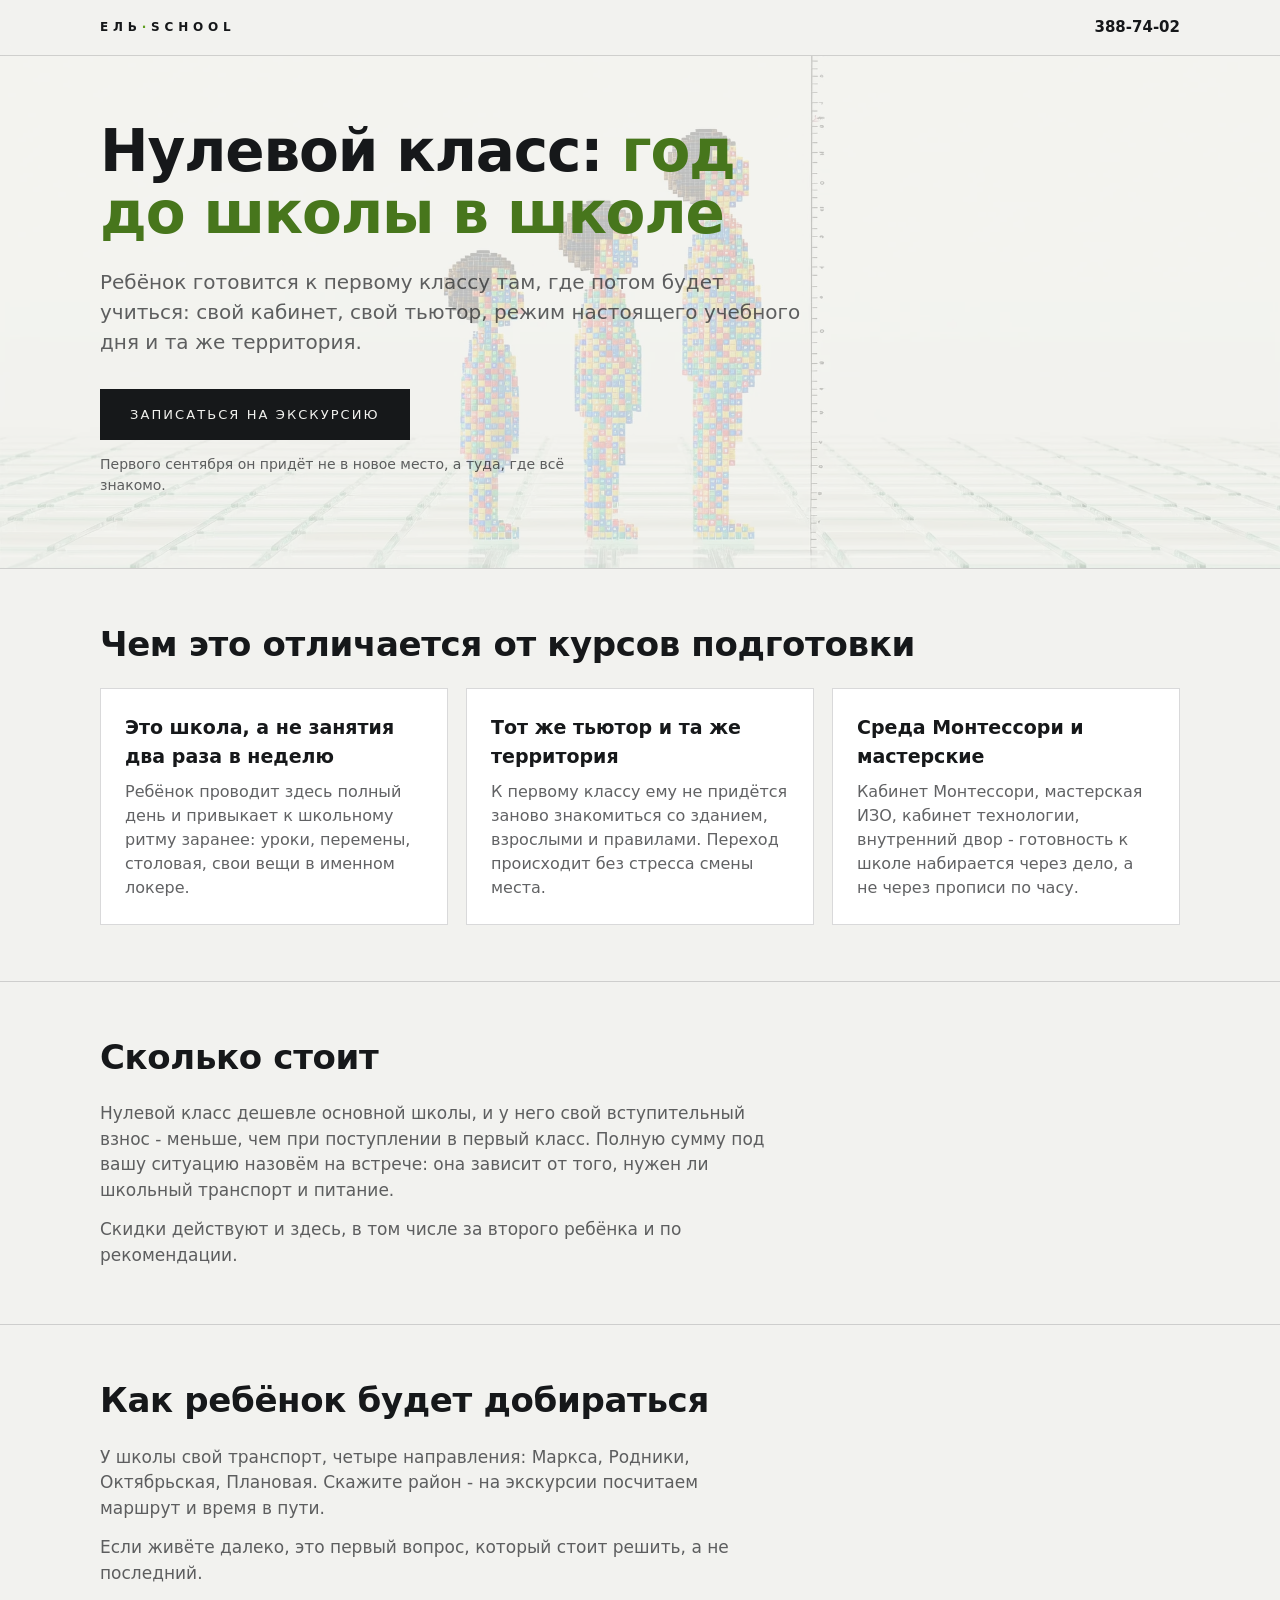
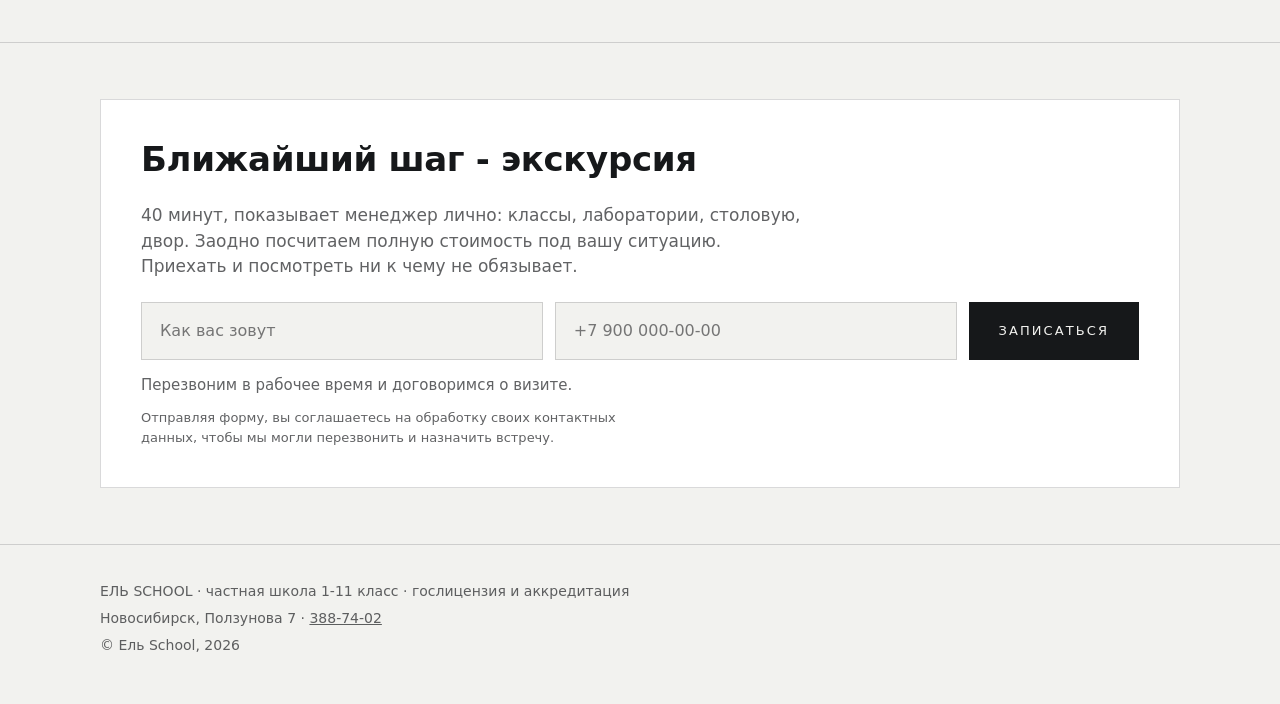
==== 0-klass/index.html @ 99f058ca "feat(landing): страницы 3, 4 и нулевого класса + общие стиль и скрипт Общий стиль и логика формы вын" ====
<!DOCTYPE html>
<html lang="ru" class="no-js">
<head>
<meta charset="UTF-8">
<meta name="viewport" content="width=device-width, initial-scale=1.0">
<title>Нулевой класс в Ель School - подготовка к школе, Новосибирск</title>
<meta name="description" content="Нулевой класс: год до школы в самой школе. Свой класс, тьютор, режим дня, среда Монтессори и подготовка к первому классу. Запись на экскурсию.">
<meta property="og:type" content="website">
<meta property="og:site_name" content="Ель School">
<meta property="og:title" content="Нулевой класс в Ель School - Новосибирск">
<meta property="og:description" content="Год до школы в школе: свой класс, тьютор, режим дня и подготовка к первому классу.">
<meta property="og:url" content="https://elschool.tech/0-klass/">
<meta property="og:image" content="https://elschool.tech/og-cover.jpg">
<meta property="og:image:width" content="1200">
<meta property="og:image:height" content="630">
<meta name="twitter:card" content="summary_large_image">
<link rel="canonical" href="https://elschool.tech/0-klass/">
<link rel="icon" type="image/svg+xml" href="../favicon.svg">
<link rel="stylesheet" href="../assets/landing.css">
<!-- Yandex.Metrika -->
<script>
(function(m,e,t,r,i,k,a){m[i]=m[i]||function(){(m[i].a=m[i].a||[]).push(arguments)};m[i].l=1*new Date();for(var j=0;j<document.scripts.length;j++){if(document.scripts[j].src===r){return}}k=e.createElement(t),a=e.getElementsByTagName(t)[0],k.async=1,k.src=r,a.parentNode.insertBefore(k,a)})(window,document,"script","https://mc.yandex.ru/metrika/tag.js","ym");
ym(80492089,"init",{clickmap:true,trackLinks:true,accurateTrackBounce:true});
</script>
<!-- /Yandex.Metrika -->
<!-- Calltouch -->
<script>
(function(w,d,n,c){w.CalltouchDataObject=n;w[n]=function(){w[n]["callbacks"].push(arguments)};if(!w[n]["callbacks"]){w[n]["callbacks"]=[]}w[n]["loaded"]=false;if(typeof c!=="object"){c=[c]}w[n]["counters"]=c;for(var i=0;i<c.length;i+=1){p(c[i])}function p(cId){var a=d.getElementsByTagName("script")[0],s=d.createElement("script"),i=function(){a.parentNode.insertBefore(s,a)},m=typeof Array.prototype.find === "function",n=m?"init-min.js":"init.js";s.async=true;s.src="https://mod.calltouch.ru/"+n+"?id="+cId;if(w.opera=="[object Opera]"){d.addEventListener("DOMContentLoaded",i,false)}else{i()}}})(window,document,"ct","4oggmizy");
</script>
<!-- /Calltouch -->
</head>
<body data-landing="0-klass">

<header>
  <div class="wrap row">
    <a href="/" class="logo">ЕЛЬ<b>·</b>SCHOOL</a>
    <a class="tel" href="tel:+73833887402">388-74-02</a>
  </div>
</header>

<section class="hero">
  <div class="bg" style="background-image:url(../gen/var-b-grow.webp)" aria-hidden="true"></div>
  <div class="wrap inner">
    <h1>Нулевой класс: <em>год до школы в школе</em></h1>
    <p class="lead">Ребёнок готовится к первому классу там, где потом будет учиться: свой кабинет, свой тьютор, режим настоящего учебного дня и та же территория.</p>
    <a class="btn" href="#zapis">Записаться на экскурсию</a>
    <div class="note">Первого сентября он придёт не в новое место, а туда, где всё знакомо.</div>
  </div>
</section>

<section class="block">
  <div class="wrap">
    <h2>Чем это отличается от курсов подготовки</h2>
    <div class="grid">
      <article>
        <h3>Это школа, а не занятия два раза в неделю</h3>
        <p>Ребёнок проводит здесь полный день и привыкает к школьному ритму заранее: уроки, перемены, столовая, свои вещи в именном локере.</p>
      </article>
      <article>
        <h3>Тот же тьютор и та же территория</h3>
        <p>К первому классу ему не придётся заново знакомиться со зданием, взрослыми и правилами. Переход происходит без стресса смены места.</p>
      </article>
      <article>
        <h3>Среда Монтессори и мастерские</h3>
        <p>Кабинет Монтессори, мастерская ИЗО, кабинет технологии, внутренний двор - готовность к школе набирается через дело, а не через прописи по часу.</p>
      </article>
    </div>
  </div>
</section>

<section class="block">
  <div class="wrap">
    <h2>Сколько стоит</h2>
    <p>Нулевой класс дешевле основной школы, и у него свой вступительный взнос -
      меньше, чем при поступлении в первый класс. Полную сумму под вашу ситуацию
      назовём на встрече: она зависит от того, нужен ли школьный транспорт и питание.</p>
    <p>Скидки действуют и здесь, в том числе за второго ребёнка и по рекомендации.</p>
  </div>
</section>

<section class="block">
  <div class="wrap">
    <h2>Как ребёнок будет добираться</h2>
    <p>У школы свой транспорт, четыре направления: Маркса, Родники, Октябрьская, Плановая.
      Скажите район - на экскурсии посчитаем маршрут и время в пути.</p>
    <p>Если живёте далеко, это первый вопрос, который стоит решить, а не последний.</p>
  </div>
</section>

<section class="block" id="zapis">
  <div class="wrap">
    <div class="form-wrap">
      <h2>Ближайший шаг - экскурсия</h2>
      <p>40 минут, показывает менеджер лично: классы, лаборатории, столовую, двор.
        Заодно посчитаем полную стоимость под вашу ситуацию. Приехать и посмотреть ни к чему не обязывает.</p>
      <form id="leadForm" novalidate>
        <input type="text" name="name" autocomplete="name" aria-label="Имя" placeholder="Как вас зовут" required>
        <input type="tel" name="phone" autocomplete="tel" aria-label="Телефон" placeholder="+7 900 000-00-00" required>
        <button class="btn" type="submit">Записаться</button>
      </form>
      <div class="form-note" id="leadNote" aria-live="polite">Перезвоним в рабочее время и договоримся о визите.</div>
      <div class="consent">Отправляя форму, вы соглашаетесь на обработку своих контактных данных,
        чтобы мы могли перезвонить и назначить встречу.</div>
    </div>
  </div>
</section>

<footer class="site">
  <div class="wrap">
    <div>ЕЛЬ SCHOOL · частная школа 1-11 класс · гослицензия и аккредитация</div>
    <div>Новосибирск, Ползунова 7 · <a href="tel:+73833887402" style="color:inherit">388-74-02</a></div>
    <div>© Ель School, 2026</div>
  </div>
</footer>

<script src="../assets/landing.js"></script>
</body>
</html>
---- assets/landing.css ----
/* Общий стиль посадочных elschool.tech. Палитра и типографика - из главной. */
:root{
  --bg:#f2f2ef; --ink:#16181a; --ink-dim:rgba(22,24,26,.68);
  --accent:#5f9e1f; --accent-ink:#47761c; --line:rgba(22,24,26,.16);
}
*{margin:0;padding:0;box-sizing:border-box}
html{scroll-behavior:smooth}
html,body{overflow-x:hidden;max-width:100%}
body{background:var(--bg);color:var(--ink);font-family:"Segoe UI","Inter",system-ui,sans-serif;line-height:1.5}
::selection{background:var(--accent);color:#fff}
img{max-width:100%;display:block}
.wrap{width:min(1080px,100% - 40px);margin-inline:auto}

header{position:sticky;top:0;z-index:50;padding:16px 0;
  background:rgba(242,242,239,.92);backdrop-filter:blur(6px);border-bottom:1px solid var(--line)}
header .row{display:flex;align-items:center;justify-content:space-between}
.logo{font-size:12px;letter-spacing:.4em;font-weight:700;text-transform:uppercase;text-decoration:none;color:inherit}
.logo b{color:var(--accent)}
header a.tel{font-size:15px;font-weight:600;color:var(--ink);text-decoration:none;white-space:nowrap}

.btn{display:inline-block;padding:16px 30px;background:var(--ink);color:var(--bg);border:0;cursor:pointer;
  font:inherit;font-size:13px;letter-spacing:.16em;text-transform:uppercase;text-decoration:none;transition:background .2s}
.btn:hover{background:var(--accent);color:#fff}

.hero{position:relative;padding:64px 0 72px;overflow:hidden}
.hero .bg{position:absolute;inset:0;background-position:center;background-size:cover;background-repeat:no-repeat;opacity:.22}
.hero .inner{position:relative}
h1{font-size:clamp(30px,5.4vw,58px);line-height:1.08;font-weight:700;letter-spacing:-.02em;max-width:18ch}
h1 em{font-style:normal;color:var(--accent-ink)}
.lead{margin-top:22px;font-size:clamp(16px,2.1vw,20px);color:var(--ink-dim);max-width:56ch}
.hero .btn{margin-top:32px}
.hero .note{margin-top:14px;font-size:14px;color:var(--ink-dim);max-width:56ch}

section.block{padding:56px 0;border-top:1px solid var(--line)}
h2{font-size:clamp(22px,3.2vw,34px);line-height:1.15;font-weight:700;letter-spacing:-.01em}
h2 + p, h2 + .grid, h2 + .day, h2 + .tablewrap, h2 + .price{margin-top:24px}
p{font-size:17px;color:var(--ink-dim);max-width:62ch}
p + p{margin-top:14px}
p strong{color:var(--ink)}

.price{display:flex;flex-wrap:wrap;gap:14px}
.price .card{flex:1 1 210px;padding:22px;background:#fff;border:1px solid var(--line)}
.price .card .sum{font-size:30px;font-weight:700;letter-spacing:-.02em}
.price .card .cap{margin-top:6px;font-size:14px;color:var(--ink-dim)}
.price-note{margin-top:20px}

.day{border-left:2px solid var(--accent);padding-left:22px;display:grid;gap:12px;max-width:62ch}
.day div{display:flex;gap:16px;font-size:17px}
.day time{flex:0 0 96px;font-weight:700;font-variant-numeric:tabular-nums}
.day span{color:var(--ink-dim)}

.grid{display:grid;gap:18px;grid-template-columns:repeat(auto-fit,minmax(260px,1fr))}
.grid article{padding:24px;background:#fff;border:1px solid var(--line)}
.grid h3{font-size:19px;margin-bottom:10px}
.grid p{font-size:16px}

.tablewrap{overflow-x:auto}
table{width:100%;border-collapse:collapse;font-size:16px;min-width:520px}
th,td{padding:13px 12px;text-align:left;border-bottom:1px solid var(--line);vertical-align:top}
thead th{font-size:13px;letter-spacing:.1em;text-transform:uppercase;color:var(--ink-dim)}
td:first-child{color:var(--ink-dim)}
.compare-note{margin-top:18px}

.form-wrap{background:#fff;border:1px solid var(--line);padding:clamp(24px,4vw,40px)}
form{display:flex;flex-wrap:wrap;gap:12px;margin-top:22px}
form input{flex:1 1 220px;padding:16px 18px;font:inherit;font-size:16px;background:var(--bg);
  border:1px solid var(--line);color:var(--ink)}
form input:focus{outline:2px solid var(--accent);outline-offset:-2px}
form button{flex:0 0 auto}
.form-note{margin-top:14px;font-size:15px;color:var(--ink-dim)}
.consent{margin-top:12px;font-size:13px;color:var(--ink-dim);max-width:62ch}

footer.site{padding:36px 0 48px;border-top:1px solid var(--line);font-size:14px;color:var(--ink-dim)}
footer.site .wrap > div + div{margin-top:6px}

@media(max-width:640px){
  .day div{flex-direction:column;gap:2px}
  .day time{flex:none}
}
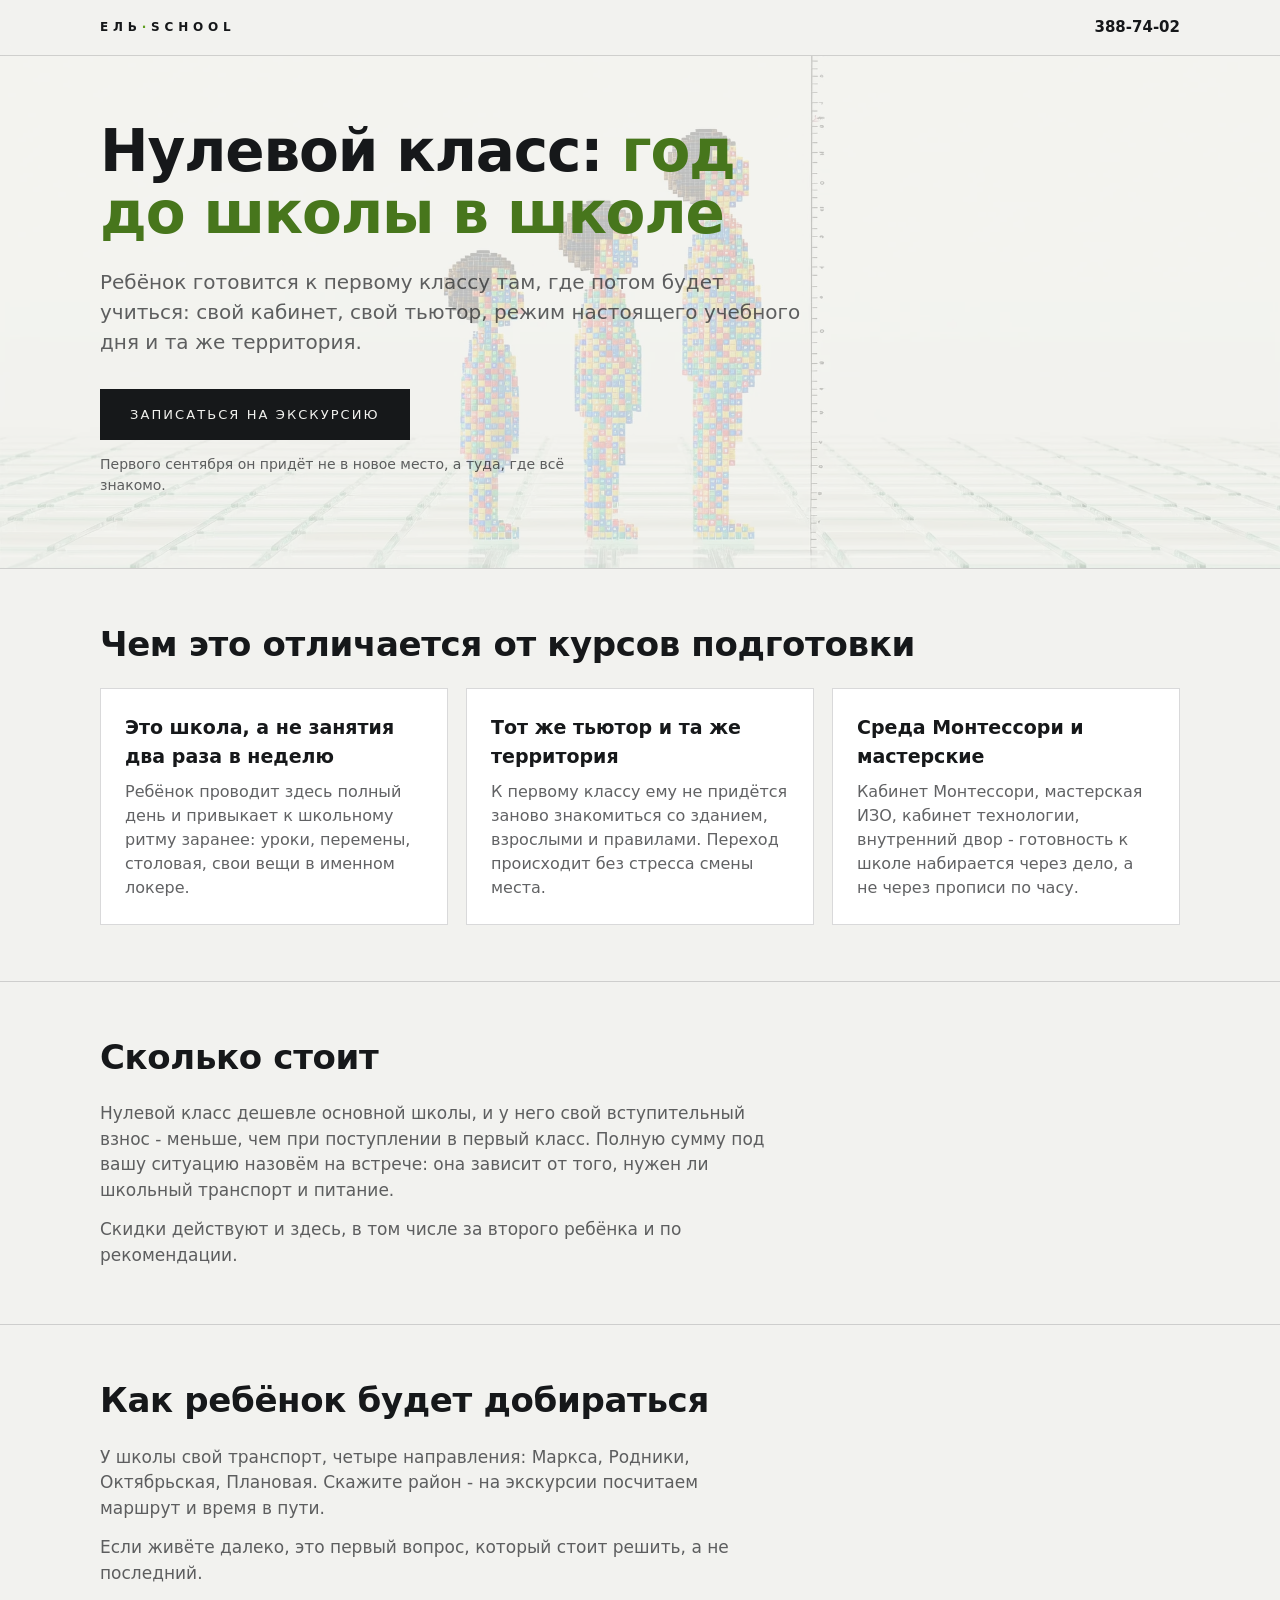
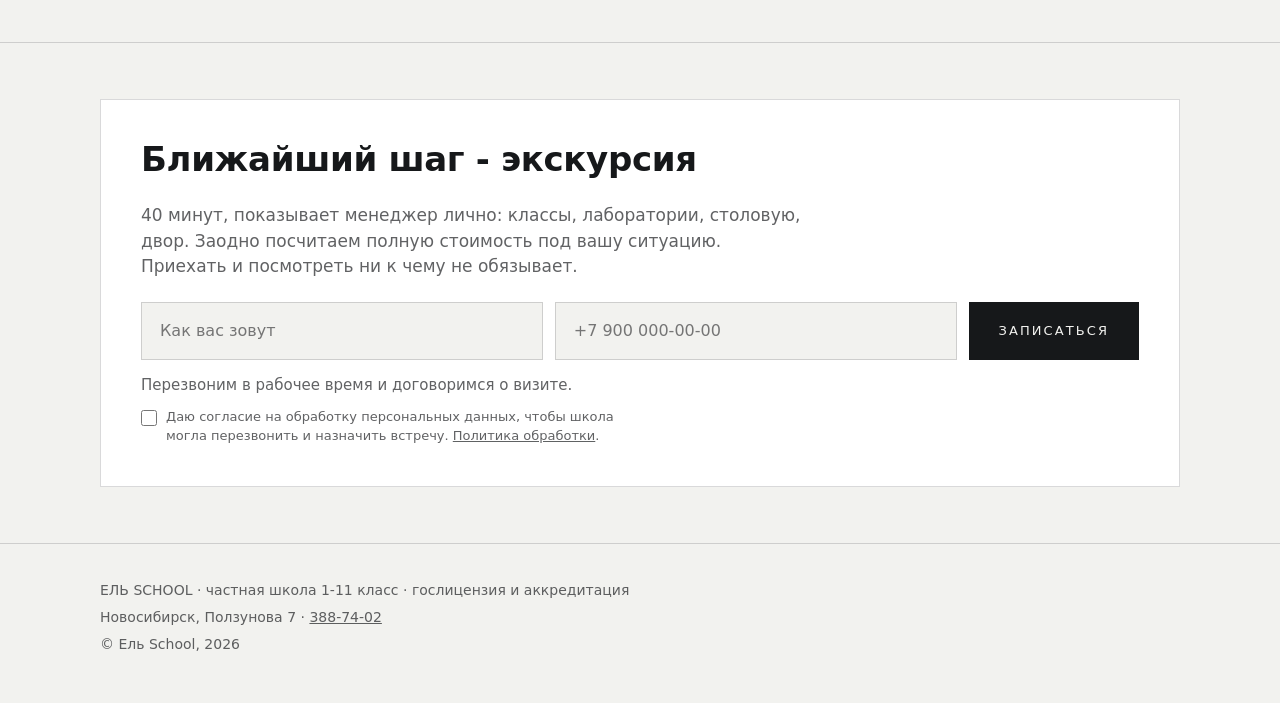
==== commit e7a2d319: "feat: политика ПДн, согласие и защита форм от ботов Перед запуском платного трафика 18.08 сайт собир" ====
--- a/0-klass/index.html
+++ b/0-klass/index.html
@@ -14,6 +14,7 @@
 <meta property="og:image:width" content="1200">
 <meta property="og:image:height" content="630">
 <meta name="twitter:card" content="summary_large_image">
+<meta name="twitter:image" content="https://elschool.tech/og-cover.jpg">
 <link rel="canonical" href="https://elschool.tech/0-klass/">
 <link rel="icon" type="image/svg+xml" href="../favicon.svg">
 <link rel="stylesheet" href="../assets/landing.css">
@@ -28,6 +29,54 @@
 (function(w,d,n,c){w.CalltouchDataObject=n;w[n]=function(){w[n]["callbacks"].push(arguments)};if(!w[n]["callbacks"]){w[n]["callbacks"]=[]}w[n]["loaded"]=false;if(typeof c!=="object"){c=[c]}w[n]["counters"]=c;for(var i=0;i<c.length;i+=1){p(c[i])}function p(cId){var a=d.getElementsByTagName("script")[0],s=d.createElement("script"),i=function(){a.parentNode.insertBefore(s,a)},m=typeof Array.prototype.find === "function",n=m?"init-min.js":"init.js";s.async=true;s.src="https://mod.calltouch.ru/"+n+"?id="+cId;if(w.opera=="[object Opera]"){d.addEventListener("DOMContentLoaded",i,false)}else{i()}}})(window,document,"ct","4oggmizy");
 </script>
 <!-- /Calltouch -->
+<script type="application/ld+json">
+{
+  "@context": "https://schema.org",
+  "@type": "School",
+  "@id": "https://elschool.tech/#school",
+  "name": "Ель School",
+  "alternateName": "ЧОУ «Школа Будущего НСК»",
+  "description": "Частная школа полного дня, 1-11 класс. Государственная лицензия и аккредитация, тьютор за каждым классом, самоподготовка и 18 направлений кружков на территории.",
+  "url": "https://elschool.tech/",
+  "telephone": "+7-383-388-74-02",
+  "address": {
+    "@type": "PostalAddress",
+    "streetAddress": "ул. Ползунова, 7",
+    "addressLocality": "Новосибирск",
+    "addressRegion": "Новосибирская область",
+    "addressCountry": "RU"
+  },
+  "areaServed": {
+    "@type": "City",
+    "name": "Новосибирск"
+  },
+  "sameAs": [
+    "https://el.school/",
+    "https://vk.com/el.school_nsk",
+    "https://t.me/elschoolonline"
+  ]
+}
+</script>
+<script type="application/ld+json">
+{
+  "@context": "https://schema.org",
+  "@type": "BreadcrumbList",
+  "itemListElement": [
+    {
+      "@type": "ListItem",
+      "position": 1,
+      "name": "Ель School",
+      "item": "https://elschool.tech/"
+    },
+    {
+      "@type": "ListItem",
+      "position": 2,
+      "name": "Нулевой класс",
+      "item": "https://elschool.tech/0-klass/"
+    }
+  ]
+}
+</script>
 </head>
 <body data-landing="0-klass">
 
@@ -96,11 +145,13 @@
       <form id="leadForm" novalidate>
         <input type="text" name="name" autocomplete="name" aria-label="Имя" placeholder="Как вас зовут" required>
         <input type="tel" name="phone" autocomplete="tel" aria-label="Телефон" placeholder="+7 900 000-00-00" required>
+        <input type="text" name="company" id="leadCompany" class="hp" tabindex="-1" autocomplete="off" aria-hidden="true">
         <button class="btn" type="submit">Записаться</button>
       </form>
       <div class="form-note" id="leadNote" aria-live="polite">Перезвоним в рабочее время и договоримся о визите.</div>
-      <div class="consent">Отправляя форму, вы соглашаетесь на обработку своих контактных данных,
-        чтобы мы могли перезвонить и назначить встречу.</div>
+      <label class="consent"><input type="checkbox" id="leadConsent" name="consent">
+        <span>Даю согласие на обработку персональных данных, чтобы школа могла перезвонить
+        и назначить встречу. <a href="/politika-personalnyh-dannyh/">Политика обработки</a>.</span></label>
     </div>
   </div>
 </section>
--- a/assets/landing.css
+++ b/assets/landing.css
@@ -68,7 +68,14 @@
 form input:focus{outline:2px solid var(--accent);outline-offset:-2px}
 form button{flex:0 0 auto}
 .form-note{margin-top:14px;font-size:15px;color:var(--ink-dim)}
-.consent{margin-top:12px;font-size:13px;color:var(--ink-dim);max-width:62ch}
+.consent{margin-top:12px;font-size:13px;color:var(--ink-dim);max-width:62ch;
+  display:flex;align-items:flex-start;gap:9px;cursor:pointer;line-height:1.45}
+.consent input[type=checkbox]{flex:0 0 auto;margin-top:2px;width:16px;height:16px;
+  accent-color:var(--accent);cursor:pointer}
+.consent a{color:inherit}
+/* Ловушка для ботов: человек этого поля не видит и не может сфокусировать. */
+.hp{position:absolute!important;left:-9999px!important;top:auto!important;
+  width:1px!important;height:1px!important;opacity:0!important;pointer-events:none}
 
 footer.site{padding:36px 0 48px;border-top:1px solid var(--line);font-size:14px;color:var(--ink-dim)}
 footer.site .wrap > div + div{margin-top:6px}
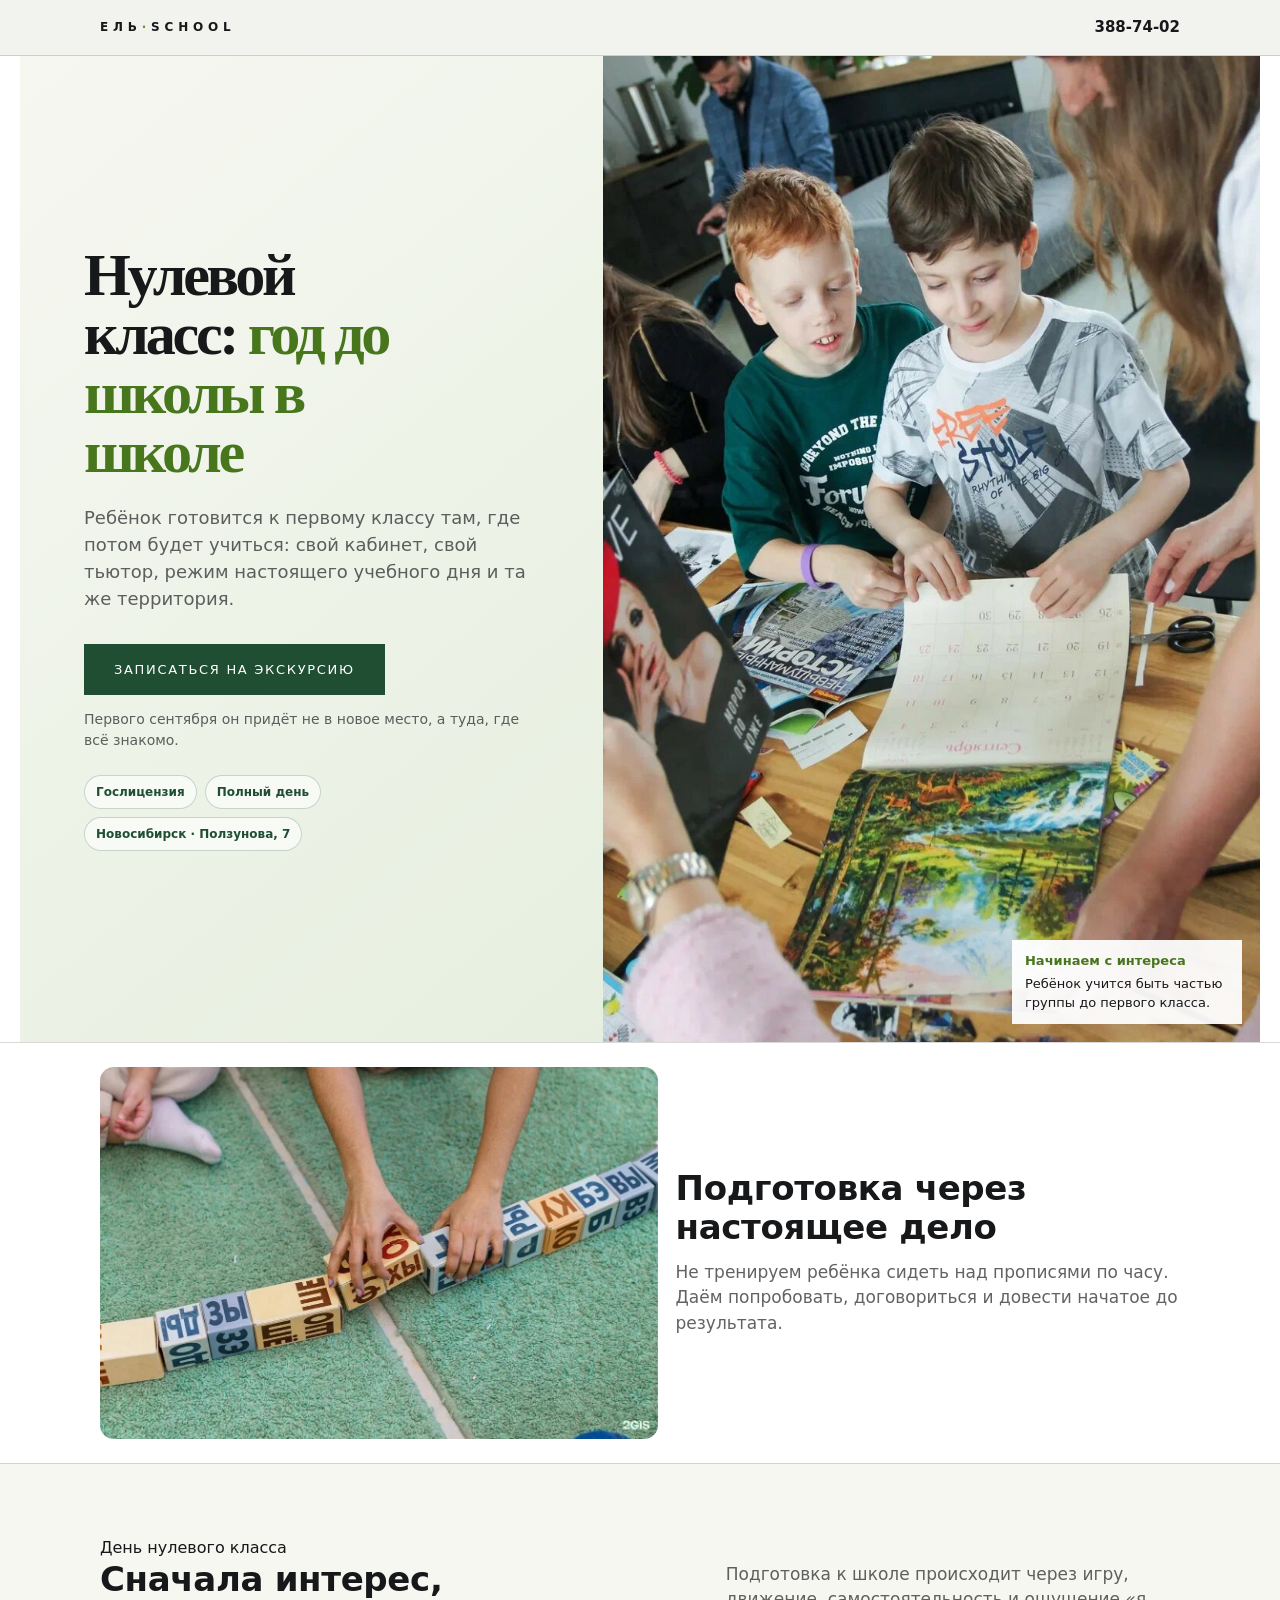
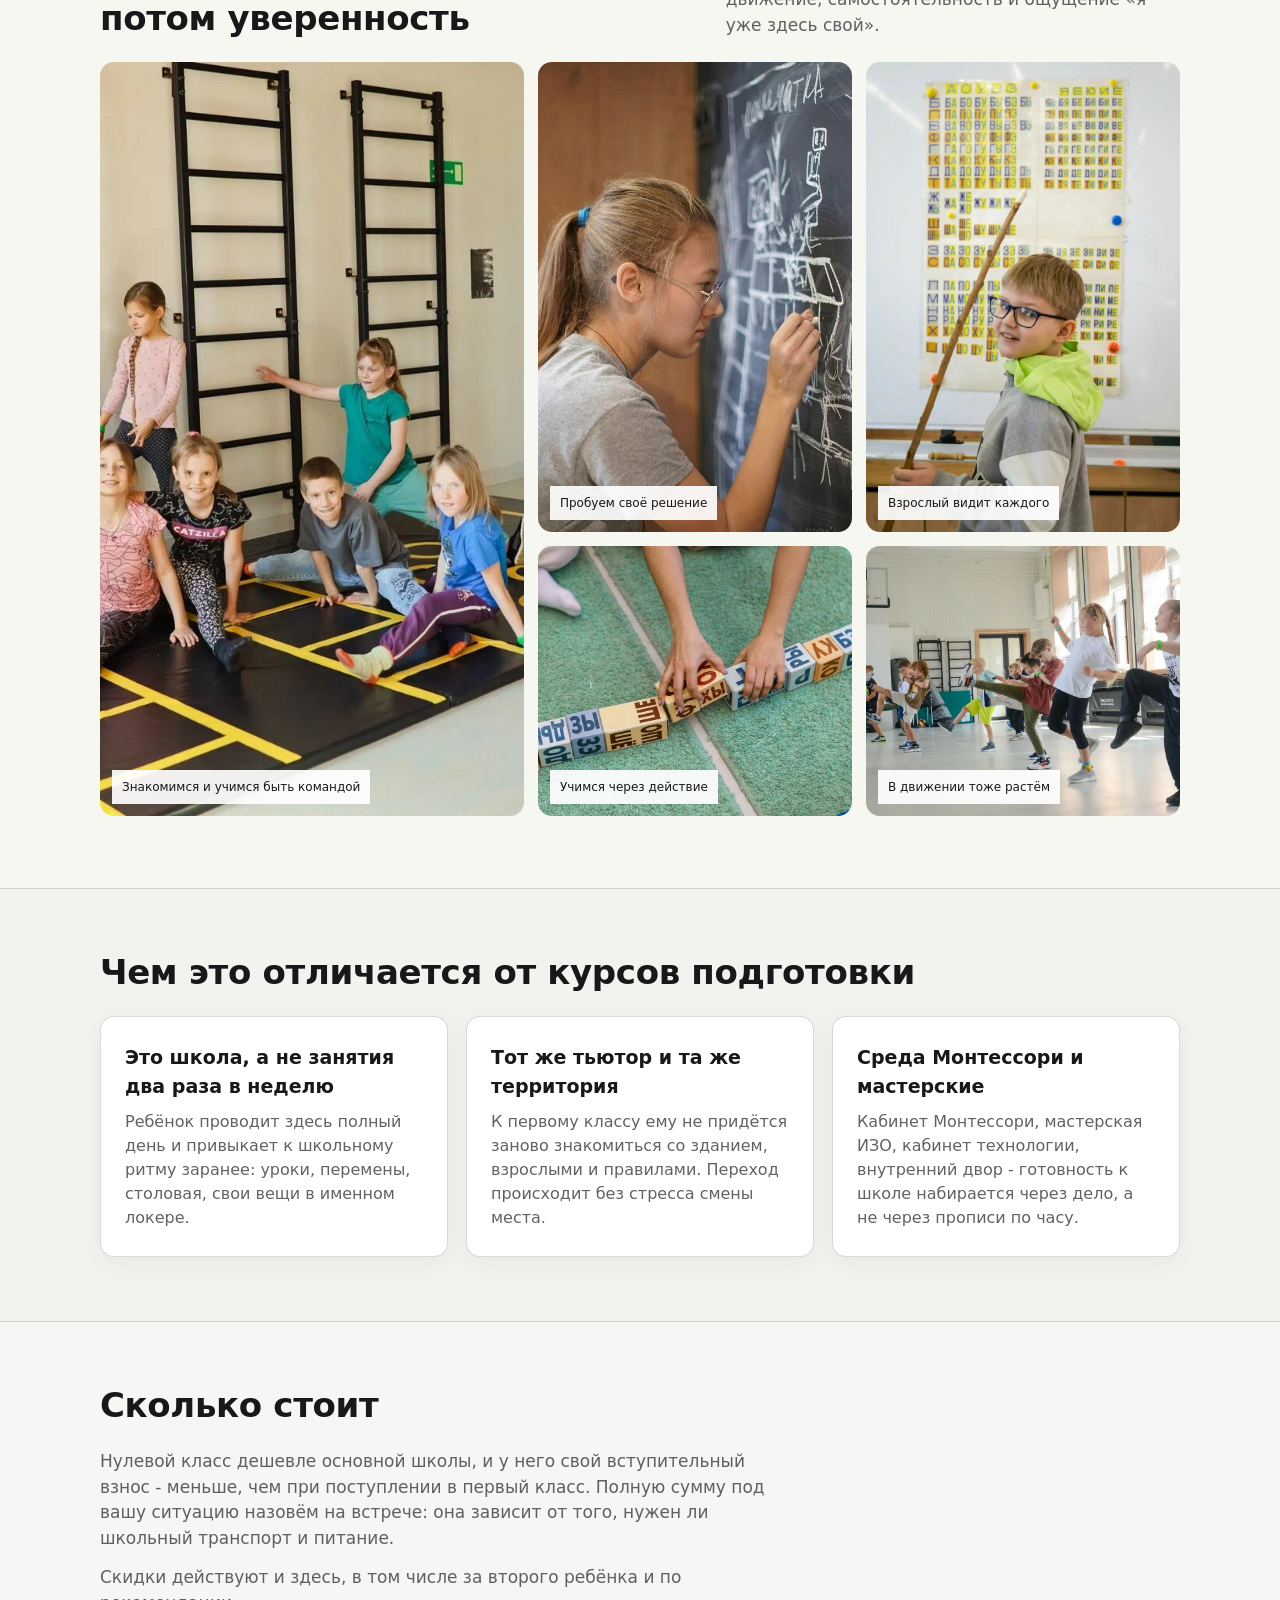
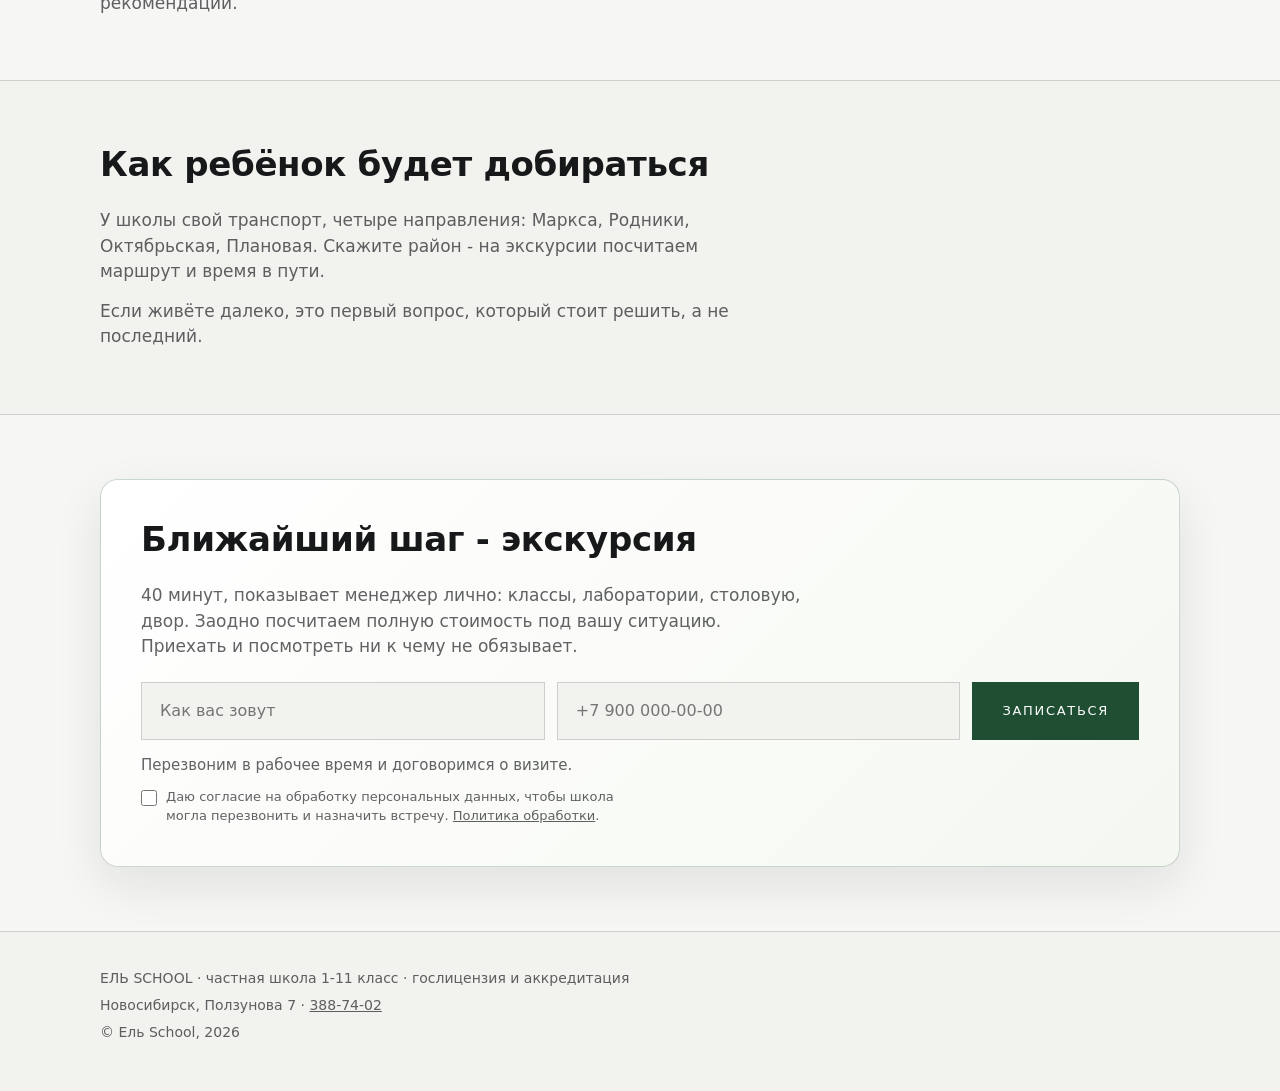
==== commit ce6be188: "feat(landing): rebuild pages around school photo stories" ====
--- a/0-klass/index.html
+++ b/0-klass/index.html
@@ -21,7 +21,7 @@
 <!-- Yandex.Metrika -->
 <script>
 (function(m,e,t,r,i,k,a){m[i]=m[i]||function(){(m[i].a=m[i].a||[]).push(arguments)};m[i].l=1*new Date();for(var j=0;j<document.scripts.length;j++){if(document.scripts[j].src===r){return}}k=e.createElement(t),a=e.getElementsByTagName(t)[0],k.async=1,k.src=r,a.parentNode.insertBefore(k,a)})(window,document,"script","https://mc.yandex.ru/metrika/tag.js","ym");
-ym(80492089,"init",{clickmap:true,trackLinks:true,accurateTrackBounce:true});
+ym(111777976,"init",{clickmap:true,trackLinks:true,accurateTrackBounce:true});
 </script>
 <!-- /Yandex.Metrika -->
 <!-- Calltouch -->
@@ -86,16 +86,24 @@
     <a class="tel" href="tel:+73833887402">388-74-02</a>
   </div>
 </header>
+<a class="mobile-book" href="#zapis">Записаться</a>
 
-<section class="hero">
-  <div class="bg" style="background-image:url(../gen/var-b-grow.webp)" aria-hidden="true"></div>
+<section class="hero hero--documentary">
   <div class="wrap inner">
+  <div class="hero-copy">
     <h1>Нулевой класс: <em>год до школы в школе</em></h1>
     <p class="lead">Ребёнок готовится к первому классу там, где потом будет учиться: свой кабинет, свой тьютор, режим настоящего учебного дня и та же территория.</p>
     <a class="btn" href="#zapis">Записаться на экскурсию</a>
     <div class="note">Первого сентября он придёт не в новое место, а туда, где всё знакомо.</div>
+    <ul class="hero-proof" aria-label="Что важно знать о школе"><li>Гослицензия</li><li>Полный день</li><li>Новосибирск · Ползунова, 7</li></ul>
+  </div>
+  <figure class="hero-media"><img src="../assets/photos/0-klass-activity.jpg" alt="Совместное занятие детей в Ель School"><figcaption><strong>Начинаем с интереса</strong>Ребёнок учится быть частью группы до первого класса.</figcaption></figure>
   </div>
 </section>
+
+<section class="photo-story"><div class="wrap"><figure><img src="../assets/photos/0-klass-materials.jpg" alt="Материалы для занятия в Ель School"></figure><div class="story-copy"><h2>Подготовка через настоящее дело</h2><p>Не тренируем ребёнка сидеть над прописями по часу. Даём попробовать, договориться и довести начатое до результата.</p></div></div></section>
+
+<section class="photo-gallery"><div class="wrap"><div class="gallery-head"><div><div class="eyebrow">День нулевого класса</div><h2>Сначала интерес, потом уверенность</h2></div><p>Подготовка к школе происходит через игру, движение, самостоятельность и ощущение «я уже здесь свой».</p></div><div class="photo-gallery-grid"><figure><img src="../assets/photos/gallery-19.jpg" alt="Дети занимаются в группе"><figcaption>Знакомимся и учимся быть командой</figcaption></figure><figure><img src="../assets/photos/gallery-21.jpg" alt="Ребёнок рисует на меловой стене"><figcaption>Пробуем своё решение</figcaption></figure><figure><img src="../assets/photos/gallery-23.jpg" alt="Ребёнок на занятии"><figcaption>Взрослый видит каждого</figcaption></figure><figure><img src="../assets/photos/gallery-24.jpg" alt="Руки ребёнка выкладывают буквы"><figcaption>Учимся через действие</figcaption></figure><figure><img src="../assets/photos/gallery-15.jpg" alt="Дети двигаются в спортивном зале"><figcaption>В движении тоже растём</figcaption></figure></div></div></section>
 
 <section class="block">
   <div class="wrap">
--- a/assets/landing.css
+++ b/assets/landing.css
@@ -1,7 +1,8 @@
 /* Общий стиль посадочных elschool.tech. Палитра и типографика - из главной. */
 :root{
-  --bg:#f2f2ef; --ink:#16181a; --ink-dim:rgba(22,24,26,.68);
-  --accent:#5f9e1f; --accent-ink:#47761c; --line:rgba(22,24,26,.16);
+  --bg:#f2f2ef; --surface:#fff; --ink:#16181a; --ink-dim:rgba(22,24,26,.68);
+  --accent:#5f9e1f; --accent-ink:#47761c; --forest:#1f4e32; --line:rgba(22,24,26,.16);
+  --shadow:0 18px 48px rgba(24,42,29,.09);
 }
 *{margin:0;padding:0;box-sizing:border-box}
 html{scroll-behavior:smooth}
@@ -12,26 +13,58 @@
 .wrap{width:min(1080px,100% - 40px);margin-inline:auto}
 
 header{position:sticky;top:0;z-index:50;padding:16px 0;
-  background:rgba(242,242,239,.92);backdrop-filter:blur(6px);border-bottom:1px solid var(--line)}
+  background:rgba(242,242,239,.94);backdrop-filter:blur(12px);border-bottom:1px solid var(--line)}
 header .row{display:flex;align-items:center;justify-content:space-between}
 .logo{font-size:12px;letter-spacing:.4em;font-weight:700;text-transform:uppercase;text-decoration:none;color:inherit}
 .logo b{color:var(--accent)}
 header a.tel{font-size:15px;font-weight:600;color:var(--ink);text-decoration:none;white-space:nowrap}
 
-.btn{display:inline-block;padding:16px 30px;background:var(--ink);color:var(--bg);border:0;cursor:pointer;
-  font:inherit;font-size:13px;letter-spacing:.16em;text-transform:uppercase;text-decoration:none;transition:background .2s}
-.btn:hover{background:var(--accent);color:#fff}
+.btn{display:inline-block;padding:16px 30px;background:var(--forest);color:#fff;border:0;cursor:pointer;
+  font:inherit;font-size:13px;letter-spacing:.13em;text-transform:uppercase;text-decoration:none;transition:transform .2s,background .2s,box-shadow .2s}
+.btn:hover{background:var(--accent-ink);color:#fff;transform:translateY(-2px);box-shadow:0 10px 24px rgba(31,78,50,.22)}
 
-.hero{position:relative;padding:64px 0 72px;overflow:hidden}
-.hero .bg{position:absolute;inset:0;background-position:center;background-size:cover;background-repeat:no-repeat;opacity:.22}
-.hero .inner{position:relative}
+.hero{position:relative;padding:72px 0 68px;overflow:hidden;background:linear-gradient(122deg,#e5ede0 0%,#f7f7f3 62%,#dbe8d5 100%)}
+.hero::after{content:"";position:absolute;inset:0;background:linear-gradient(90deg,rgba(242,242,239,.94) 0%,rgba(242,242,239,.8) 47%,rgba(242,242,239,.22) 100%);pointer-events:none}
+.hero .bg{position:absolute;inset:0;background-position:center;background-size:cover;background-repeat:no-repeat;opacity:.38;filter:saturate(.88) contrast(1.03)}
+.hero .inner{position:relative;z-index:1}
 h1{font-size:clamp(30px,5.4vw,58px);line-height:1.08;font-weight:700;letter-spacing:-.02em;max-width:18ch}
 h1 em{font-style:normal;color:var(--accent-ink)}
 .lead{margin-top:22px;font-size:clamp(16px,2.1vw,20px);color:var(--ink-dim);max-width:56ch}
 .hero .btn{margin-top:32px}
 .hero .note{margin-top:14px;font-size:14px;color:var(--ink-dim);max-width:56ch}
+.hero-proof{display:flex;flex-wrap:wrap;gap:8px;margin-top:24px;padding:0;list-style:none;max-width:58ch}
+.hero-proof li{padding:7px 11px;border:1px solid rgba(31,78,50,.22);border-radius:999px;background:rgba(255,255,255,.6);font-size:12px;font-weight:650;color:var(--forest)}
 
-section.block{padding:56px 0;border-top:1px solid var(--line)}
+/* Реальные сцены школы: текст и действие живут рядом, а не прячутся под фильтром. */
+.hero--documentary{padding:0;background:var(--surface)}
+.hero--documentary::after{display:none}
+.hero--documentary .inner{width:min(1240px,100% - 40px);display:grid;grid-template-columns:minmax(0,.94fr) minmax(360px,1.06fr);align-items:stretch}
+.hero--documentary .hero-copy{padding:clamp(42px,6vw,88px) clamp(24px,5vw,72px);display:flex;flex-direction:column;justify-content:center;background:linear-gradient(140deg,#f6f7f1 0%,#e6efdf 100%)}
+.hero--documentary .hero-media{position:relative;min-height:560px;margin:0;background:#dce4d9;overflow:hidden}
+.hero--documentary .hero-media img{width:100%;height:100%;object-fit:cover;object-position:center}
+.hero--documentary .hero-media figcaption{position:absolute;right:18px;bottom:18px;max-width:230px;padding:11px 13px;background:rgba(255,255,255,.94);font-size:13px;color:var(--ink)}
+.hero--documentary .hero-media figcaption strong{display:block;margin-bottom:3px;color:var(--accent-ink)}
+.hero--documentary h1{font-family:Georgia,"Times New Roman",serif;font-size:clamp(38px,4.7vw,68px);line-height:.98;letter-spacing:-.055em;max-width:11ch}
+.hero--documentary .lead{font-size:18px;max-width:44ch}
+.hero--documentary .btn{align-self:flex-start}
+.photo-story{padding:24px 0;background:#fff;border-top:1px solid var(--line)}
+.photo-story .wrap{display:grid;grid-template-columns:minmax(0,1.05fr) minmax(240px,.95fr);gap:18px;align-items:center}
+.photo-story figure{margin:0;min-height:260px;overflow:hidden;border-radius:14px;background:#e5ebe0}
+.photo-story img{width:100%;height:100%;min-height:260px;object-fit:cover}
+.photo-story .story-copy{padding:18px 0}
+.photo-story .story-copy p{margin-top:12px}
+.photo-gallery{padding:72px 0;background:#f6f7f1;border-top:1px solid var(--line)}
+.photo-gallery .gallery-head{display:flex;align-items:end;justify-content:space-between;gap:24px;margin-bottom:24px}
+.photo-gallery .gallery-head h2{max-width:17ch}
+.photo-gallery .gallery-head p{max-width:42ch;margin:0}
+.photo-gallery-grid{display:grid;grid-template-columns:1.35fr 1fr 1fr;gap:14px}
+.photo-gallery figure{position:relative;min-height:270px;margin:0;overflow:hidden;border-radius:14px;background:#dce4d9}
+.photo-gallery figure:first-child{grid-row:span 2;min-height:554px}
+.photo-gallery img{display:block;width:100%;height:100%;object-fit:cover}
+.photo-gallery figcaption{position:absolute;left:12px;bottom:12px;max-width:calc(100% - 24px);padding:8px 10px;background:rgba(255,255,255,.92);font-size:12px;color:var(--ink)}
+
+section.block{padding:64px 0;border-top:1px solid var(--line)}
+section.block:nth-of-type(odd){background:rgba(255,255,255,.32)}
 h2{font-size:clamp(22px,3.2vw,34px);line-height:1.15;font-weight:700;letter-spacing:-.01em}
 h2 + p, h2 + .grid, h2 + .day, h2 + .tablewrap, h2 + .price{margin-top:24px}
 p{font-size:17px;color:var(--ink-dim);max-width:62ch}
@@ -39,18 +72,19 @@
 p strong{color:var(--ink)}
 
 .price{display:flex;flex-wrap:wrap;gap:14px}
-.price .card{flex:1 1 210px;padding:22px;background:#fff;border:1px solid var(--line)}
+.price .card{flex:1 1 210px;padding:24px;background:var(--surface);border:1px solid var(--line);border-radius:14px;box-shadow:0 6px 22px rgba(24,42,29,.05)}
 .price .card .sum{font-size:30px;font-weight:700;letter-spacing:-.02em}
 .price .card .cap{margin-top:6px;font-size:14px;color:var(--ink-dim)}
 .price-note{margin-top:20px}
 
-.day{border-left:2px solid var(--accent);padding-left:22px;display:grid;gap:12px;max-width:62ch}
+.day{border-left:2px solid var(--accent);padding:8px 0 8px 22px;display:grid;gap:14px;max-width:62ch}
 .day div{display:flex;gap:16px;font-size:17px}
 .day time{flex:0 0 96px;font-weight:700;font-variant-numeric:tabular-nums}
 .day span{color:var(--ink-dim)}
 
 .grid{display:grid;gap:18px;grid-template-columns:repeat(auto-fit,minmax(260px,1fr))}
-.grid article{padding:24px;background:#fff;border:1px solid var(--line)}
+.grid article{padding:26px 24px;background:var(--surface);border:1px solid var(--line);border-radius:14px;box-shadow:0 6px 22px rgba(24,42,29,.05);transition:transform .2s,box-shadow .2s}
+.grid article:hover{transform:translateY(-3px);box-shadow:var(--shadow)}
 .grid h3{font-size:19px;margin-bottom:10px}
 .grid p{font-size:16px}
 
@@ -61,7 +95,7 @@
 td:first-child{color:var(--ink-dim)}
 .compare-note{margin-top:18px}
 
-.form-wrap{background:#fff;border:1px solid var(--line);padding:clamp(24px,4vw,40px)}
+.form-wrap{background:linear-gradient(135deg,#fff 0%,#f5f8f1 100%);border:1px solid rgba(31,78,50,.22);border-radius:18px;padding:clamp(24px,4vw,40px);box-shadow:var(--shadow)}
 form{display:flex;flex-wrap:wrap;gap:12px;margin-top:22px}
 form input{flex:1 1 220px;padding:16px 18px;font:inherit;font-size:16px;background:var(--bg);
   border:1px solid var(--line);color:var(--ink)}
@@ -79,8 +113,46 @@
 
 footer.site{padding:36px 0 48px;border-top:1px solid var(--line);font-size:14px;color:var(--ink-dim)}
 footer.site .wrap > div + div{margin-top:6px}
+.mobile-book{display:none}
 
 @media(max-width:640px){
+  .wrap{width:min(1080px,100% - 32px)}
+  header{padding:13px 0}
+  header a.tel{font-size:14px}
+  .hero{padding:46px 0 38px}
+  .hero::after{background:linear-gradient(180deg,rgba(242,242,239,.91) 0%,rgba(242,242,239,.84) 62%,rgba(242,242,239,.7) 100%)}
+  .hero .bg{opacity:.28;background-position:65% center}
+  h1{font-size:clamp(31px,10vw,42px)}
+  .lead{margin-top:18px;font-size:17px}
+  .hero .btn{margin-top:24px;width:100%;text-align:center}
+  .hero-proof{margin-top:18px;gap:6px}
+  .hero-proof li{font-size:11px;padding:6px 9px}
+  .hero--documentary .inner{width:100%;grid-template-columns:1fr}
+  .hero--documentary .hero-copy{padding:42px 24px 30px}
+  .hero--documentary h1{font-size:clamp(38px,11vw,52px)}
+  .hero--documentary .hero-media{min-height:350px}
+  .hero--documentary .hero-media img{object-position:center}
+  .hero--documentary .hero-media figcaption{right:12px;bottom:12px;max-width:208px;font-size:12px}
+  .photo-story{padding:0}
+  .photo-story .wrap{width:100%;grid-template-columns:1fr;gap:0}
+  .photo-story figure{min-height:270px;border-radius:0}
+  .photo-story img{min-height:270px}
+  .photo-story .story-copy{padding:28px 24px 32px}
+  .photo-gallery{padding:46px 0}
+  .photo-gallery .gallery-head{display:block;margin-bottom:18px}
+  .photo-gallery .gallery-head p{margin-top:12px}
+  .photo-gallery-grid{grid-template-columns:1fr 1fr;gap:9px}
+  .photo-gallery figure,.photo-gallery figure:first-child{min-height:190px;grid-row:auto;border-radius:8px}
+  .photo-gallery figure:first-child{grid-column:span 2;min-height:310px}
+  .photo-gallery figcaption{left:8px;bottom:8px;padding:6px 8px;font-size:11px}
+  section.block{padding:46px 0}
+  .grid{gap:12px}
+  .grid article{padding:20px;border-radius:12px}
+  .price{gap:10px}
+  .price .card{padding:18px;border-radius:12px}
+  .form-wrap{border-radius:14px}
+  .mobile-book{display:block;position:fixed;z-index:49;right:16px;bottom:16px;padding:13px 16px;background:var(--forest);color:#fff;border-radius:999px;box-shadow:0 12px 28px rgba(31,78,50,.28);font-size:11px;font-weight:700;letter-spacing:.08em;text-decoration:none;text-transform:uppercase}
+  footer.site{padding-bottom:86px}
   .day div{flex-direction:column;gap:2px}
   .day time{flex:none}
 }
